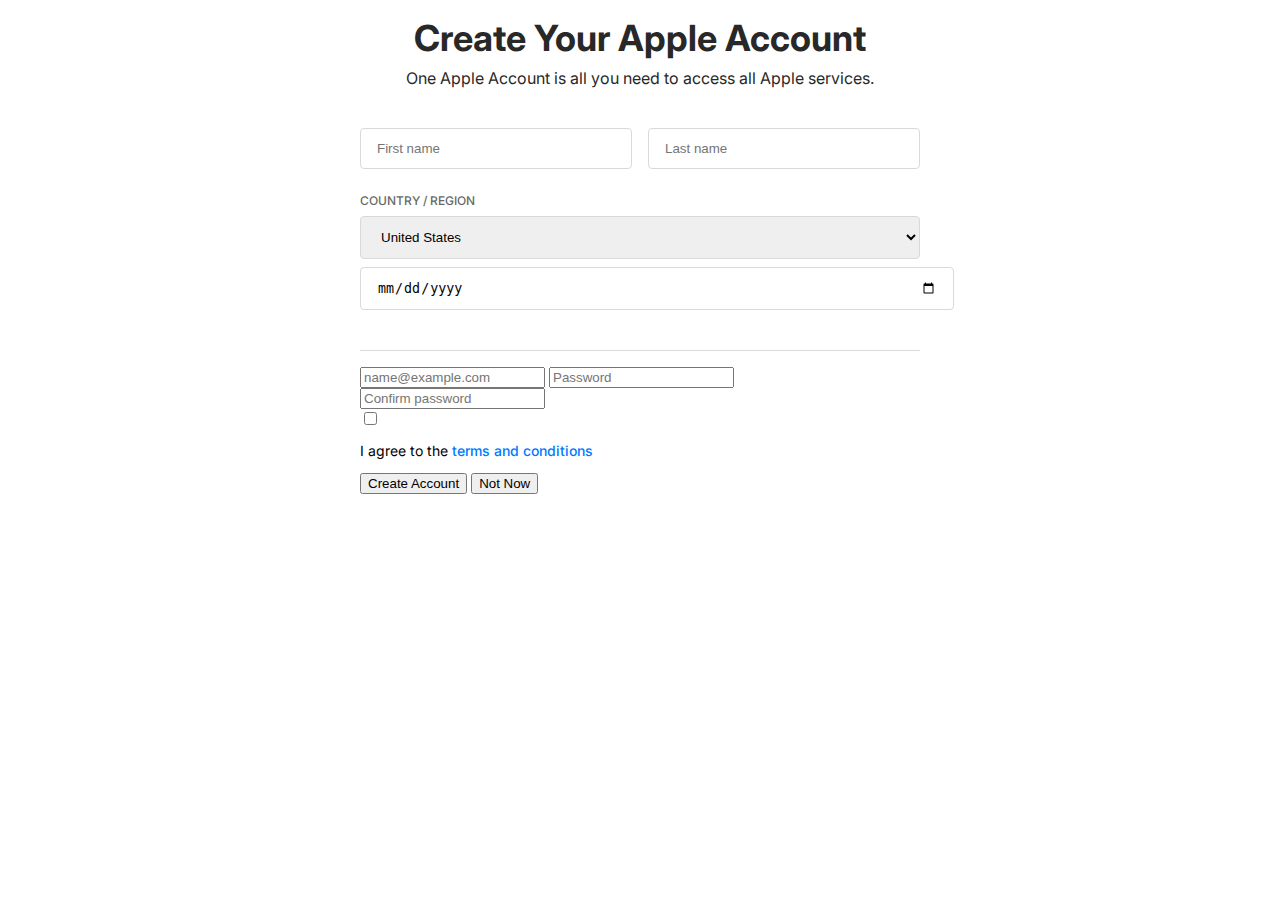
==== create-account.html @ 682c4cde "input, divider 스타일 적용 (divider 스타일 수정 필요)" ====
<!DOCTYPE html>
<html>
  <head>
    <meta charset="utf-8">
    <title>Create My Account</title>

    <!-- css link -->
    <link href="./styles/account_style.css" rel="stylesheet" type="text/css" />
    <!-- google font -->
    <link rel="preconnect" href="https://fonts.googleapis.com">
    <link rel="preconnect" href="https://fonts.gstatic.com" crossorigin>
    <link href="https://fonts.googleapis.com/css2?family=Inter:ital,opsz,wght@0,14..32,100..900;1,14..32,100..900&display=swap" rel="stylesheet">
  </head>
  
  <body>
    <div class="flex-container">
      <div class="header">
        <h1 class="title-text">Create Your Apple Account</h1>
        <p class="description-text">One Apple Account is all you need to access all Apple services.</p>
      </div>
      
      <form>
        <div class="form-field-group-hor">
          <input class="form-field-item" type="text" name="First_name" placeholder="First name" />
          <input class="form-field-item" type="text" name="Last_namae" placeholder="Last name" />
        </div>

        <div class="form-field-group">
          <p class="input-label-text">COUNTRY / REGION</p>
          <select class="form-field-item" name="country">
            <option>United States</option>
            <option>South Korea</option>
          </select>
          <input class="form-field-item" type="date" name="birthday" placeholder="Birthday YYYY/MM/DD" />
        </div>

        <hr class="full-divider" />

        <div>
          <input type="email" name="useremail" placeholder="name@example.com" />
          <input type="password" name="pwd" placeholder="Password" />
          <input type="password" name="pwd_confirm" placeholder="Confirm password" />
        </div>

        <div>
          <input type="checkbox" name="tos" value="agree" /> <p>I agree to the <a>terms and conditions</a></p>
        </div>

        <div>
          <input type="submit" value="Create Account" />
          <button>Not Now</button>
        </div>
      </form>
    </div>
  </body>
</html>
---- styles/account_style.css ----
html {
  background-color: white;
  /* 기본 글자 높이는 14px */
  font-size: 14px;
  font-family: "Inter";
}
body {
  display: flex;
  margin: 0;
}

.flex-container {
  display: flex;
  flex-direction: column;
  justify-content: center;
  max-width: 560px;
  margin: 0 auto;
  padding: 16px;
  gap: 24px;
}
.header {
  display: flex;
  flex-direction: column;
  align-items: flex-start;
  padding-bottom: 16px;
  gap: 8px;
}
.full-divider {
  flex-shrink: 0;
  align-self: stretch;
  margin: 16px 0;
  height: 1px;
  background-color: #d7d9dd;
  border: none;
}

/* input styles */
.form-field-group-hor {
  display: flex;
  align-items: flex-start;
  align-self: stretch;
  gap: 16px;
  padding-bottom: 24px;
}
.form-field-group {
  display: flex;
  flex-direction: column;
  align-items: stretch;
  gap: 8px;
  padding-bottom: 24px;
}
.form-field-item {
  width: 100%;
  padding: 12px 16px;
  align-self: stretch;
  border-radius: 4px;
  border: 1px solid #d7d9dd;
}


/* font-style */
.title-text {
  text-align: center;
  font-size: 36px;
  font-weight: 700;
  margin: 0px auto;
  color: #282828;
}
.description-text {
  text-align: center;
  font-size: 16px;
  font-weight: 400;
  margin: 0px auto;
  color: #282828;
}
.input-label-text {
  align-self: stretch;
  margin: 0px;
  color: #686868;
  font-size: 12px;
  font-weight: 500;
}

/* link-button */
a {
  color: #007AFF;
  font-weight: 500;
}
a:hover {
  text-decoration: none;
}
a:focus {
  color: skyblue;
}
a:hover {
  color: skyblue;
}
a:active {
  color: blue;
}

/* buttons */
.primary-btn {
  padding: 0px 24px;
  width: 100%;
  height: 48px;
  border-radius: 12px;
  border: none;
  color: white;
  background-color: #007AFF;
  font-size: 18px;
  font-weight: 500;
}
.secondary-btn {
  padding: 0px 24px;
  width: 100%;
  height: 48px;
  border-radius: 12px;
  border: none;
  color: #007AFF;
  background-color: #D0E7FF;
  font-size: 18px;
  font-weight: 500;
}
.tertiary-btn {
  padding: 0px 24px;
  width: 100%;
  height: 48px;
  border-radius: 12px;
  border: none;
  color: #007AFF;
  background-color: white;
  font-size: 18px;
  font-weight: 500;
}
.button-group {
  padding: 24px 0px;
  display: flex;
  flex-direction: column;
  align-items: flex-start;
  gap: 8px;
  align-self: stretch;
}
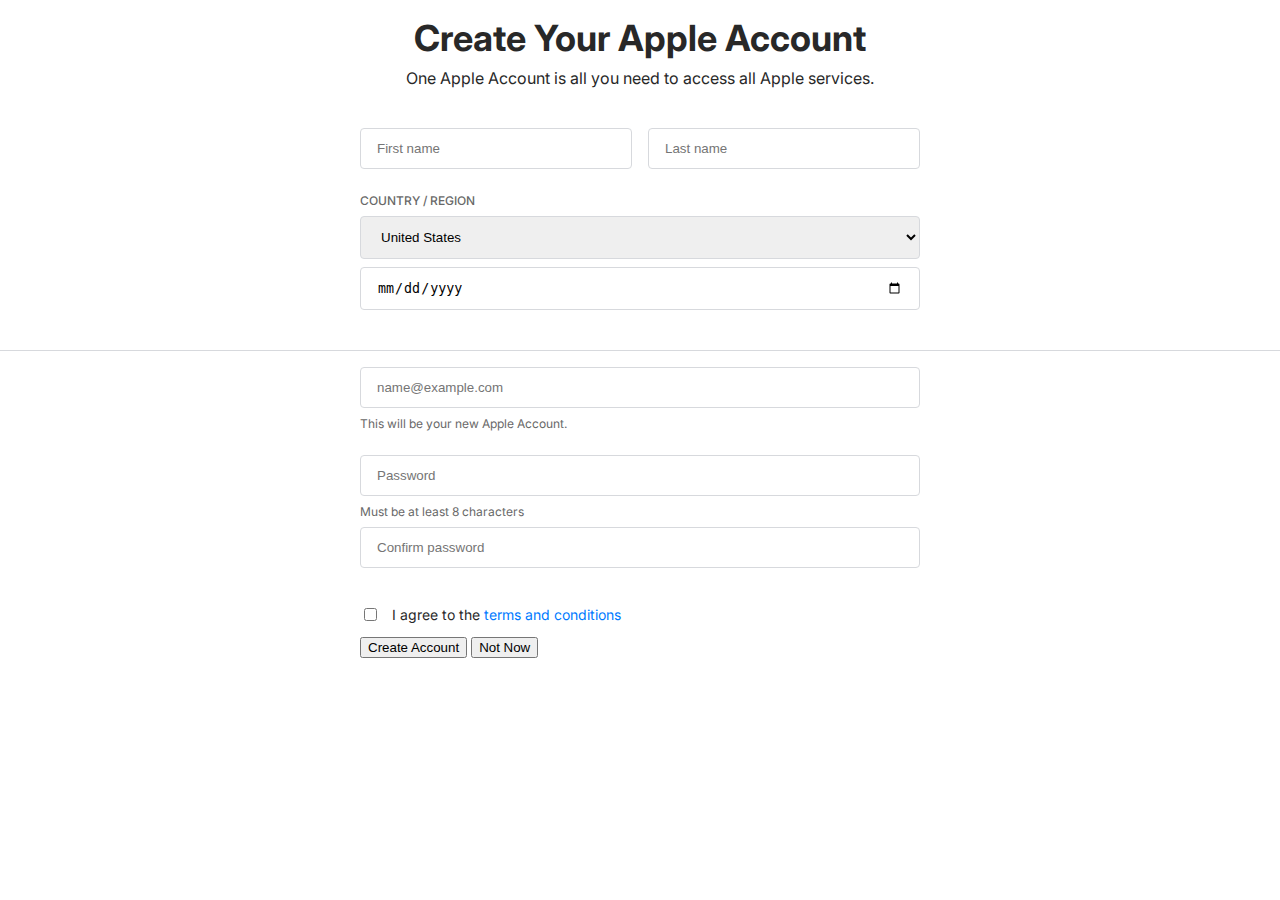
==== commit e37002e5: "a태그 스타일 추가 완료, 체크박스 수정 필요" ====
--- a/create-account.html
+++ b/create-account.html
@@ -36,14 +36,19 @@
 
         <hr class="full-divider" />
 
-        <div>
-          <input type="email" name="useremail" placeholder="name@example.com" />
-          <input type="password" name="pwd" placeholder="Password" />
-          <input type="password" name="pwd_confirm" placeholder="Confirm password" />
+        <div class="form-field-group">
+          <input class="form-field-item" type="email" name="useremail" placeholder="name@example.com" />
+          <p class="caption">This will be your new Apple Account.</p>
+        </div>
+        
+        <div class="form-field-group">
+          <input class="form-field-item" type="password" name="pwd" placeholder="Password" />
+          <p class="caption">Must be at least 8 characters</p>
+          <input class="form-field-item" type="password" name="pwd_confirm" placeholder="Confirm password" />
         </div>
 
-        <div>
-          <input type="checkbox" name="tos" value="agree" /> <p>I agree to the <a>terms and conditions</a></p>
+        <div class="checkbox-field">
+          <input type="checkbox" name="tos" value="agree" /> <p class="checkbox-lable">I agree to the <a href="https://www.apple.com/legal/internet-services/icloud/ww/">terms and conditions</a></p>
         </div>
 
         <div>
--- a/styles/account_style.css
+++ b/styles/account_style.css
@@ -14,6 +14,7 @@
   flex-direction: column;
   justify-content: center;
   max-width: 560px;
+  position: relative;
   margin: 0 auto;
   padding: 16px;
   gap: 24px;
@@ -26,9 +27,11 @@
   gap: 8px;
 }
 .full-divider {
-  flex-shrink: 0;
-  align-self: stretch;
-  margin: 16px 0;
+  position: relative;
+  width: 100vw;
+  left: 50%;
+  transform: translateX(-50%);
+  margin: 16px 0; 
   height: 1px;
   background-color: #d7d9dd;
   border: none;
@@ -39,24 +42,34 @@
   display: flex;
   align-items: flex-start;
   align-self: stretch;
+  width: 100%;
   gap: 16px;
   padding-bottom: 24px;
 }
 .form-field-group {
   display: flex;
+  align-items: flex-start;
+  align-self: stretch;
   flex-direction: column;
-  align-items: stretch;
+  width: 100%;
   gap: 8px;
   padding-bottom: 24px;
 }
 .form-field-item {
-  width: 100%;
+  flex: 1 0 0;
   padding: 12px 16px;
   align-self: stretch;
   border-radius: 4px;
   border: 1px solid #d7d9dd;
 }
-
+.checkbox-field {
+  display: flex;
+  align-items: center;
+  align-self: stretch;
+  gap: 12px;
+  margin: 0;
+  color: #282828;
+}
 
 /* font-style */
 .title-text {
@@ -80,23 +93,31 @@
   font-size: 12px;
   font-weight: 500;
 }
-
+.caption {
+  font-size: 12px;
+  font-weight: 400;
+  margin: 0;
+  color: #686868;
+}
+.checkbox-label {
+  margin: 0;
+}
 /* link-button */
-a {
+a:link {
   color: #007AFF;
-  font-weight: 500;
+  text-decoration: none;
+}
+a:visited {
+  color: #007AFF;
+  text-decoration: none;
 }
 a:hover {
+  color: #007AFF;
   text-decoration: none;
-}
-a:focus {
-  color: skyblue;
-}
-a:hover {
-  color: skyblue;
 }
 a:active {
   color: blue;
+  text-decoration: none;
 }
 
 /* buttons */
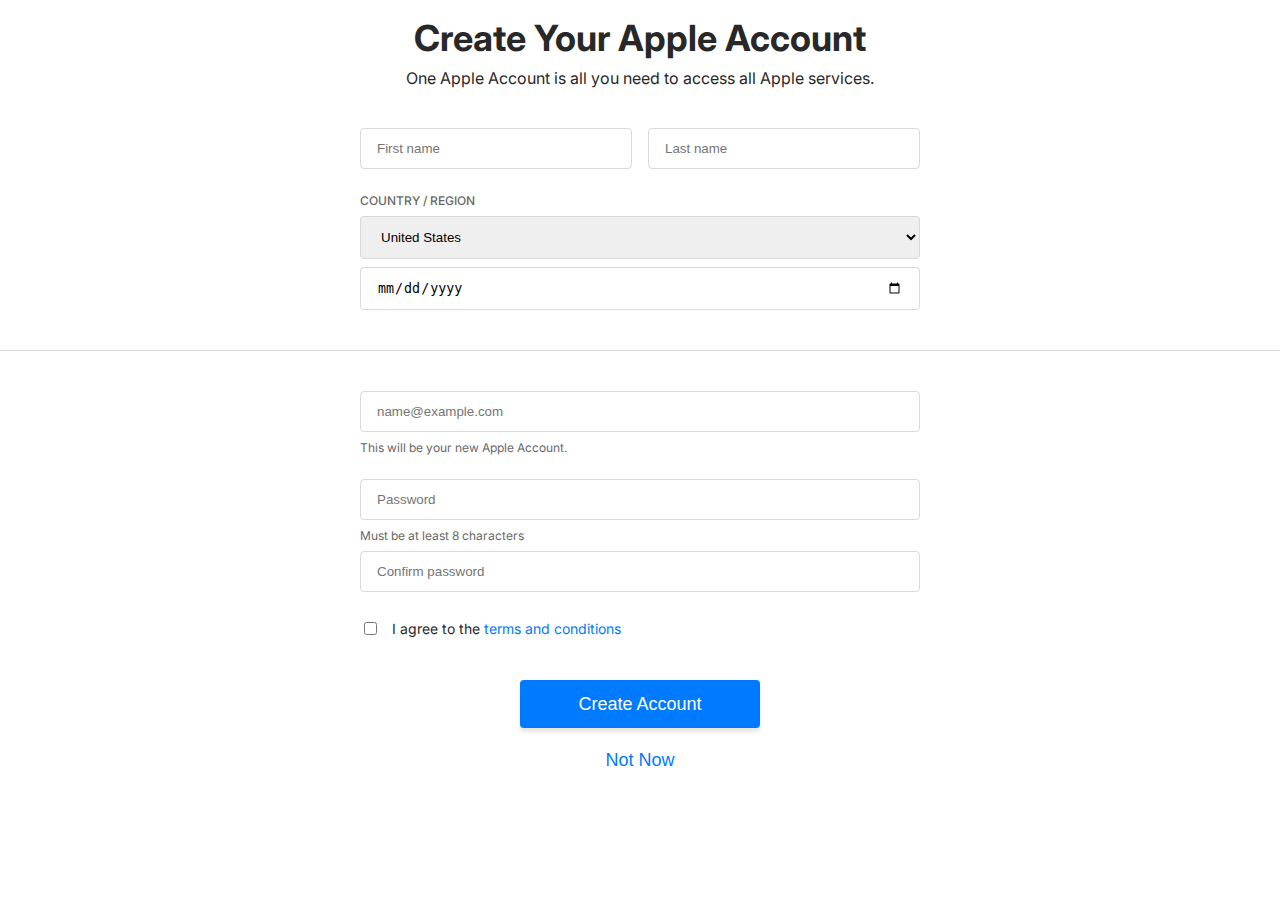
==== commit c3987d3e: "버튼 스타일 적용 완료" ====
--- a/create-account.html
+++ b/create-account.html
@@ -51,9 +51,9 @@
           <input type="checkbox" name="tos" value="agree" /> <p class="checkbox-lable">I agree to the <a href="https://www.apple.com/legal/internet-services/icloud/ww/">terms and conditions</a></p>
         </div>
 
-        <div>
-          <input type="submit" value="Create Account" />
-          <button>Not Now</button>
+        <div class="button-group">
+          <input class="primary-btn" type="submit" value="Create Account" />
+          <button class="secondary-btn">Not Now</button>
         </div>
       </form>
     </div>
--- a/styles/account_style.css
+++ b/styles/account_style.css
@@ -31,7 +31,7 @@
   width: 100vw;
   left: 50%;
   transform: translateX(-50%);
-  margin: 16px 0; 
+  margin: 16px 0 40px 0;
   height: 1px;
   background-color: #d7d9dd;
   border: none;
@@ -68,6 +68,8 @@
   align-self: stretch;
   gap: 12px;
   margin: 0;
+  padding: 0;
+  height: 24px;
   color: #282828;
 }
 
@@ -122,32 +124,30 @@
 
 /* buttons */
 .primary-btn {
+  display: flex;
+  height: 48px;
   padding: 0px 24px;
+  justify-content: center;
+  align-items: center;
+  align-self: stretch;
   width: 100%;
-  height: 48px;
-  border-radius: 12px;
+  border-radius: 4px;
   border: none;
   color: white;
   background-color: #007AFF;
   font-size: 18px;
   font-weight: 500;
+  box-shadow: 0px 4px 4px 0px rgba(0, 0, 0, 0.10);
 }
 .secondary-btn {
+  display: flex;
+  height: 48px;
   padding: 0px 24px;
+  justify-content: center;
+  align-items: center;
+  align-self: stretch;
   width: 100%;
-  height: 48px;
-  border-radius: 12px;
-  border: none;
-  color: #007AFF;
-  background-color: #D0E7FF;
-  font-size: 18px;
-  font-weight: 500;
-}
-.tertiary-btn {
-  padding: 0px 24px;
-  width: 100%;
-  height: 48px;
-  border-radius: 12px;
+  border-radius: 4px;
   border: none;
   color: #007AFF;
   background-color: white;
@@ -155,10 +155,12 @@
   font-weight: 500;
 }
 .button-group {
-  padding: 24px 0px;
   display: flex;
   flex-direction: column;
   align-items: flex-start;
   gap: 8px;
+  margin: 0 auto;
+  padding-top: 40px;
+  max-width: 240px;
   align-self: stretch;
 }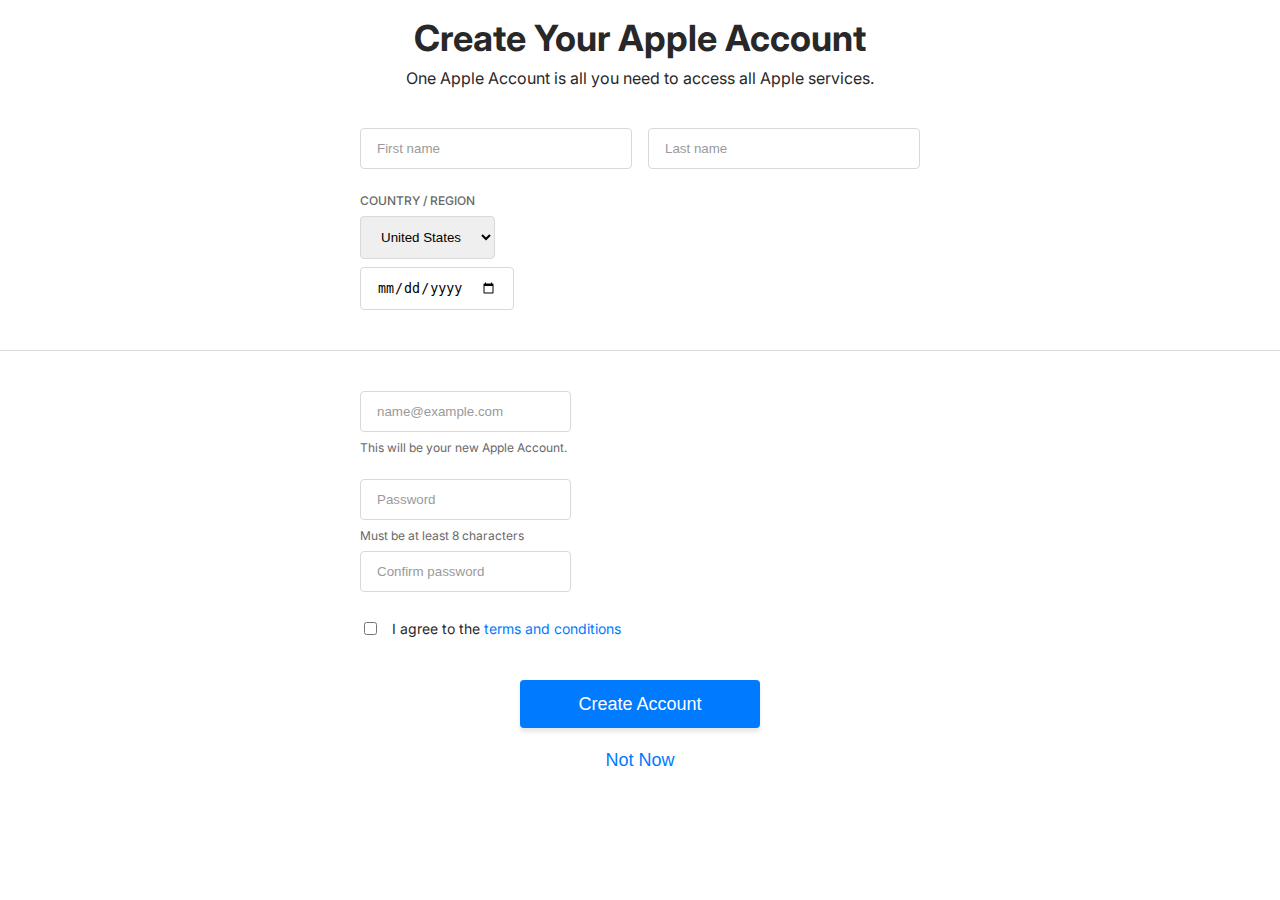
==== commit 6f931473: "폼필드그룹 이름 변경" ====
--- a/create-account.html
+++ b/create-account.html
@@ -12,6 +12,11 @@
     <link href="https://fonts.googleapis.com/css2?family=Inter:ital,opsz,wght@0,14..32,100..900;1,14..32,100..900&display=swap" rel="stylesheet">
   </head>
   
+  <!-- 컨테이너 width가 특정 수치 이하로 축소 안됨  -->
+  <!-- 컨테이너 우측 패딩이 적용 안됨 -->
+  <!-- 체크박스 상하 마진 없애기 위해 height값 적용 -->
+  <!-- 셀렉트, 데이트 인풋 스타일, 플레이스홀더 -->
+
   <body>
     <div class="flex-container">
       <div class="header">
@@ -20,7 +25,7 @@
       </div>
       
       <form>
-        <div class="form-field-group-hor">
+        <div class="form-field-group name">
           <input class="form-field-item" type="text" name="First_name" placeholder="First name" />
           <input class="form-field-item" type="text" name="Last_namae" placeholder="Last name" />
         </div>
--- a/styles/account_style.css
+++ b/styles/account_style.css
@@ -7,6 +7,9 @@
 body {
   display: flex;
   margin: 0;
+}
+input::placeholder {
+  color: #9a9a9a;
 }
 
 .flex-container {
@@ -38,10 +41,11 @@
 }
 
 /* input styles */
-.form-field-group-hor {
+.form-field-group.name {
   display: flex;
   align-items: flex-start;
   align-self: stretch;
+  flex-direction: row;
   width: 100%;
   gap: 16px;
   padding-bottom: 24px;
@@ -56,9 +60,8 @@
   padding-bottom: 24px;
 }
 .form-field-item {
-  flex: 1 0 0;
+  flex: 1 1 0;
   padding: 12px 16px;
-  align-self: stretch;
   border-radius: 4px;
   border: 1px solid #d7d9dd;
 }
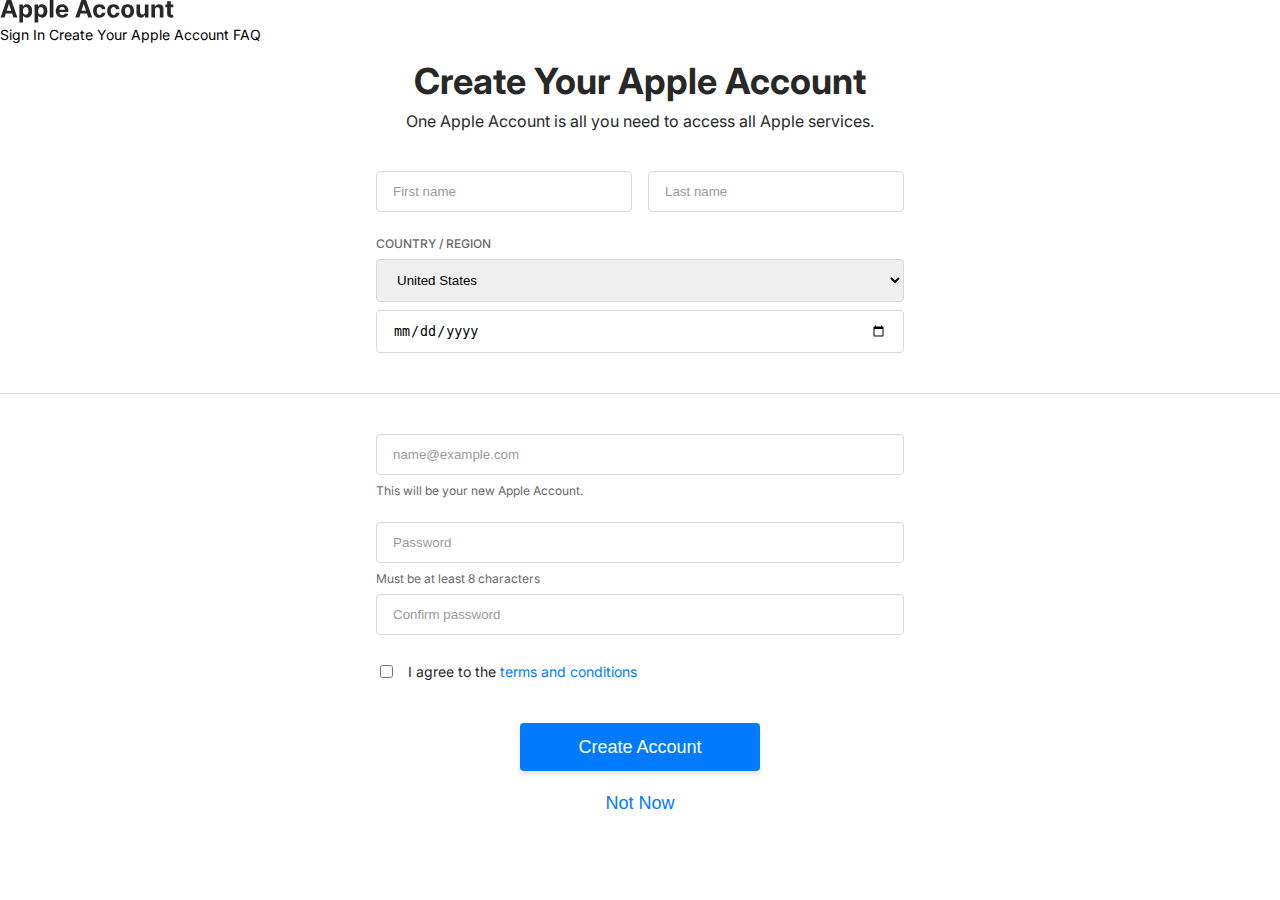
==== commit de68f574: "header태그 생성, 이미지 로고 추가" ====
--- a/create-account.html
+++ b/create-account.html
@@ -11,13 +11,21 @@
     <link rel="preconnect" href="https://fonts.gstatic.com" crossorigin>
     <link href="https://fonts.googleapis.com/css2?family=Inter:ital,opsz,wght@0,14..32,100..900;1,14..32,100..900&display=swap" rel="stylesheet">
   </head>
-  
-  <!-- 컨테이너 width가 특정 수치 이하로 축소 안됨  -->
-  <!-- 컨테이너 우측 패딩이 적용 안됨 -->
-  <!-- 체크박스 상하 마진 없애기 위해 height값 적용 -->
-  <!-- 셀렉트, 데이트 인풋 스타일, 플레이스홀더 -->
 
   <body>
+    <header>
+      <div>
+        <a href="https://support.apple.com/apple-account">
+          <img src="./images/apple-account-logo.svg" alt="The Apple account logo: A black text" />
+        </a>
+      </div>
+      <div>
+        <a>Sign In</a>
+        <a>Create Your Apple Account</a>
+        <a>FAQ</a>
+      </div>
+    </header>
+
     <div class="flex-container">
       <div class="header">
         <h1 class="title-text">Create Your Apple Account</h1>
--- a/styles/account_style.css
+++ b/styles/account_style.css
@@ -5,9 +5,22 @@
   font-family: "Inter";
 }
 body {
-  display: flex;
+    /* body에 display: flex를 주지 않습니다. 보통 일반적인 스타일은 "body"에 직접 적용하는 것은 권장되지 않습니다.
+    "body"는 문서의 루트 요소이며, 웹 페이지의 전반적인 레이아웃과 스타일링을 조정하기 위해 사용하는 것이 아닙니다.
+    (브라우저 default 스타일 제거를 위한 margin: 0;은 많이 쓰여요.)
+    https://mr-coding.tistory.com/entry/%EC%99%9C-body%EC%97%90%EB%8A%94-display-flex-%EC%84%A0%EC%96%B8%EC%9D%B4-%EB%A8%B9%ED%9E%88%EC%A7%80-%EC%95%8A%EC%A7%80
+  */
+  /* display: flex; */
   margin: 0;
 }
+
+/* 항상 기본적으로 모든 요소에 대해 box-sizing: border-box 속성을 주시는 게 좋습니다. 자세한 내용은 구글에 reset css라고 검색해 보세요! */
+*,
+*::before,
+*::after {
+  box-sizing: border-box;
+}
+
 input::placeholder {
   color: #9a9a9a;
 }
@@ -44,7 +57,11 @@
 .form-field-group.name {
   display: flex;
   align-items: flex-start;
-  align-self: stretch;
+  /* 특정한 flex item의 스타일을 수정하려는 게 아니라면 굳이 align-self를 쓸 필요 없어요.
+     모든 flex item을 수직으로 늘리고 싶다면 flex container에서 align-items: stretch;를 사용하시면 flex-item에 상속 됩니다.
+     https://studiomeal.com/archives/197
+   */
+  /* align-self: stretch; */
   flex-direction: row;
   width: 100%;
   gap: 16px;
@@ -53,14 +70,19 @@
 .form-field-group {
   display: flex;
   align-items: flex-start;
-  align-self: stretch;
+  /* align-self: stretch; */
   flex-direction: column;
   width: 100%;
   gap: 8px;
   padding-bottom: 24px;
 }
 .form-field-item {
-  flex: 1 1 0;
+  /* flex: 1 1 0; */
+  /* form-field-group의 스타일이 align-items: flex-start;라면 기본적으로 하위에 있는 flex item은 컨텐츠 너비만큼만 갖게 됩니다.
+    이때 flex item의 너비를 100%로 설정해준다면 항상 부모 너비 만큼 따라가게 되어 옆으로 늘어나게 됩니다.
+    width가 아닌 flex 스타일만으로 설정하고 싶다면 flex container에서 align-items: stretch;를 주시면 됩니다.
+  */
+  width: 100%;
   padding: 12px 16px;
   border-radius: 4px;
   border: 1px solid #d7d9dd;
@@ -68,7 +90,7 @@
 .checkbox-field {
   display: flex;
   align-items: center;
-  align-self: stretch;
+  /* align-self: stretch; */
   gap: 12px;
   margin: 0;
   padding: 0;
@@ -92,7 +114,7 @@
   color: #282828;
 }
 .input-label-text {
-  align-self: stretch;
+  /* align-self: stretch; */
   margin: 0px;
   color: #686868;
   font-size: 12px;
@@ -132,7 +154,7 @@
   padding: 0px 24px;
   justify-content: center;
   align-items: center;
-  align-self: stretch;
+  /* align-self: stretch; */
   width: 100%;
   border-radius: 4px;
   border: none;
@@ -148,7 +170,7 @@
   padding: 0px 24px;
   justify-content: center;
   align-items: center;
-  align-self: stretch;
+  /* align-self: stretch; */
   width: 100%;
   border-radius: 4px;
   border: none;
@@ -165,5 +187,5 @@
   margin: 0 auto;
   padding-top: 40px;
   max-width: 240px;
-  align-self: stretch;
+  /* align-self: stretch; */
 }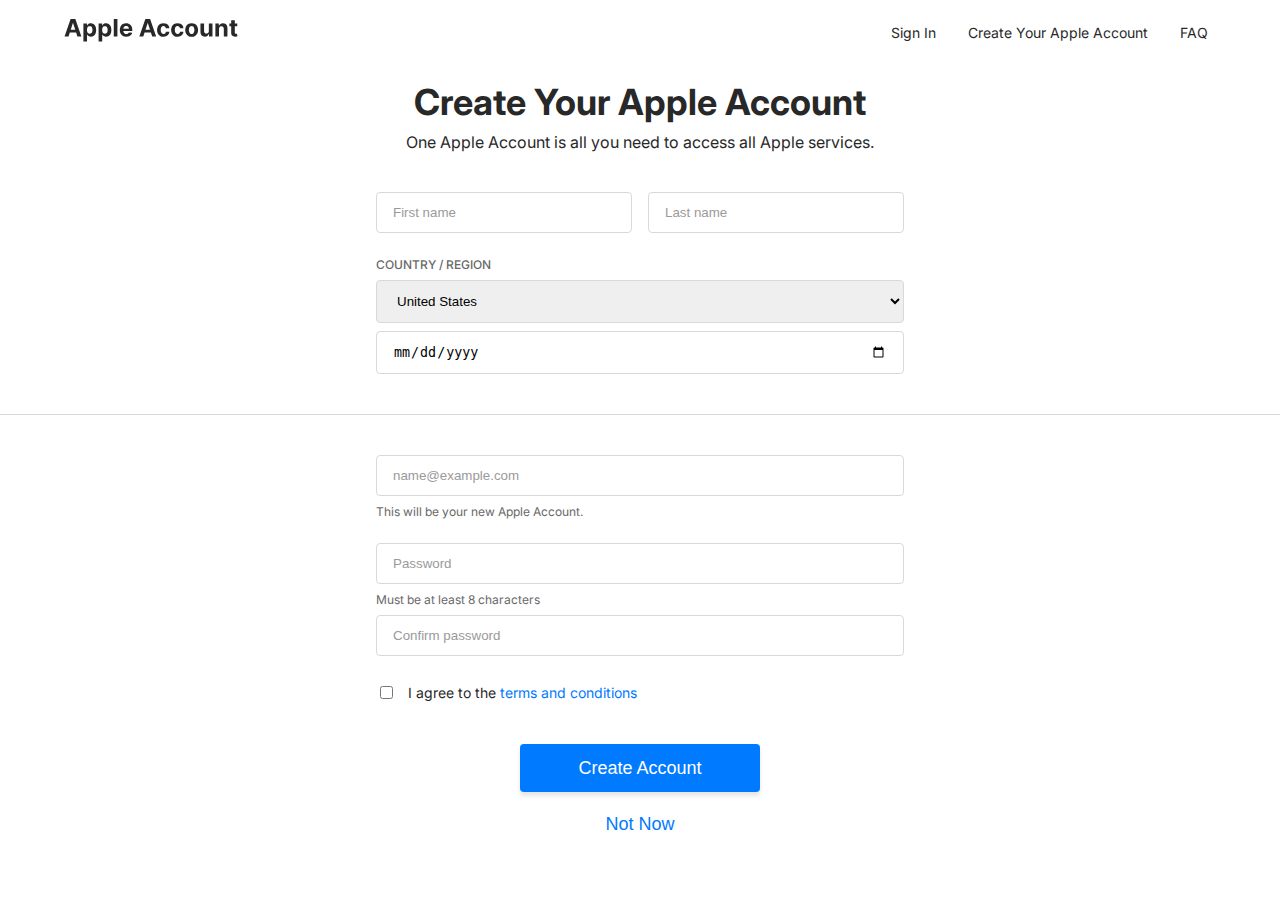
==== commit 0a803cb1: "logo, navigation 스타일 적용" ====
--- a/create-account.html
+++ b/create-account.html
@@ -13,16 +13,19 @@
   </head>
 
   <body>
+    <!-- navigation -->
     <header>
-      <div>
-        <a href="https://support.apple.com/apple-account">
-          <img src="./images/apple-account-logo.svg" alt="The Apple account logo: A black text" />
-        </a>
-      </div>
-      <div>
-        <a>Sign In</a>
-        <a>Create Your Apple Account</a>
-        <a>FAQ</a>
+      <div class="nav-container">
+        <div class="logo">
+          <a href="https://support.apple.com/apple-account">
+            <img src="./images/apple-account-logo.svg" alt="The Apple account logo: A black text" />
+          </a>
+        </div>
+        <nav class="nav-links">
+          <a href="https://account.apple.com">Sign In</a>
+          <a href="create-account.html">Create Your Apple Account</a>
+          <a href="https://account.apple.com/faq">FAQ</a>
+        </nav>
       </div>
     </header>
 
--- a/styles/account_style.css
+++ b/styles/account_style.css
@@ -148,13 +148,21 @@
 }
 
 /* buttons */
+.button-group {
+  display: flex;
+  flex-direction: column;
+  align-items: flex-start;
+  gap: 8px;
+  margin: 0 auto;
+  padding-top: 40px;
+  max-width: 240px;
+}
 .primary-btn {
   display: flex;
   height: 48px;
   padding: 0px 24px;
   justify-content: center;
   align-items: center;
-  /* align-self: stretch; */
   width: 100%;
   border-radius: 4px;
   border: none;
@@ -164,13 +172,19 @@
   font-weight: 500;
   box-shadow: 0px 4px 4px 0px rgba(0, 0, 0, 0.10);
 }
+.primary-btn:hover {
+  background-color: #288FFF;
+}
+.primary-btn:active {
+  box-shadow: none;
+  background-color: #005EC5;
+}
 .secondary-btn {
   display: flex;
   height: 48px;
   padding: 0px 24px;
   justify-content: center;
   align-items: center;
-  /* align-self: stretch; */
   width: 100%;
   border-radius: 4px;
   border: none;
@@ -179,13 +193,51 @@
   font-size: 18px;
   font-weight: 500;
 }
-.button-group {
-  display: flex;
-  flex-direction: column;
-  align-items: flex-start;
-  gap: 8px;
-  margin: 0 auto;
-  padding-top: 40px;
-  max-width: 240px;
-  /* align-self: stretch; */
+.secondary-btn:hover {
+  background-color: #EEF6FF;
+}
+.secondary-btn:active {
+  box-shadow: none;
+  background-color: #DBE2EA;
+}
+.nav-container {
+  max-width: 1200px;
+  margin: auto;
+  padding: 8px 24px;
+  display: flex;
+  justify-content: space-between;
+  align-items: center;
+}
+.logo a {
+  display: inline-flex;
+  align-items: center;
+}
+.logo a img {
+  height: 100%;
+  width: auto;
+}
+.nav-links {
+  display: flex;
+  gap: 16px;
+}
+.nav-links a {
+  height: 48px;
+  display: flex;
+  padding: 0 8px;
+  align-items: center;
+  border-radius: 4px;
+  color: #282828;
+  text-decoration: none;
+}
+.nav-links a:visited {
+  color: #282828;
+  text-decoration: none;
+}
+.nav-links a:hover {
+  color: #007AFF;
+  text-decoration: none;
+}
+.nav-links a:active {
+  color: #007AFF;
+  text-decoration: none;
 }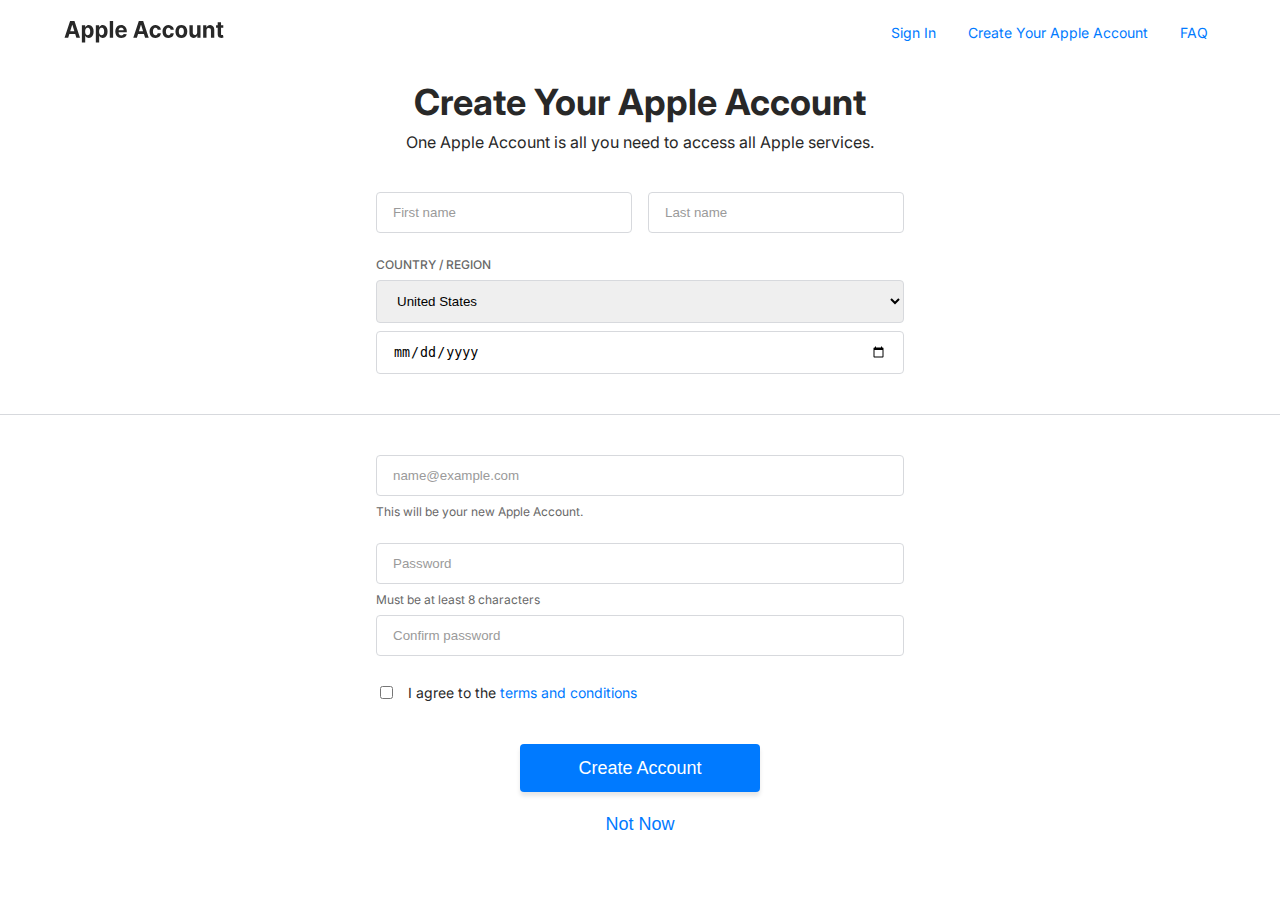
==== commit 0c4cda86: "a태그에 logo클래스 적용 및 로고 상하 center 맞춤, 불필요한 flex 스타일 제거" ====
--- a/create-account.html
+++ b/create-account.html
@@ -16,11 +16,9 @@
     <!-- navigation -->
     <header>
       <div class="nav-container">
-        <div class="logo">
-          <a href="https://support.apple.com/apple-account">
-            <img src="./images/apple-account-logo.svg" alt="The Apple account logo: A black text" />
-          </a>
-        </div>
+        <a class="logo" href="https://support.apple.com/apple-account">
+          <img src="./images/apple-account-logo.svg" alt="The Apple account logo: A black text" />
+        </a>
         <nav class="nav-links">
           <a href="https://account.apple.com">Sign In</a>
           <a href="create-account.html">Create Your Apple Account</a>
--- a/styles/account_style.css
+++ b/styles/account_style.css
@@ -25,6 +25,51 @@
   color: #9a9a9a;
 }
 
+/* top navigation bar */
+.nav-container {
+  max-width: 1200px;
+  margin: 0 auto;
+  padding: 8px 24px;
+  display: flex;
+  justify-content: space-between;
+  align-items: center;
+}
+.logo {
+  display: flex;
+  width: 160px;
+}
+.logo img {
+  width: 100%;
+  height: auto;
+  /* vertical-align: top; 예전 방식 */
+}
+.nav-links {
+  display: flex;
+  gap: 16px;
+}
+.nav-links a {
+  height: 48px;
+  display: flex;
+  padding: 0 8px;
+  align-items: center;
+  border-radius: 4px;
+  color: #282828;
+  text-decoration: none;
+}
+.nav-links a:visited {
+  color: #282828;
+  text-decoration: none;
+}
+.nav-links a:hover {
+  color: #007AFF;
+  text-decoration: none;
+}
+.nav-links a:active {
+  color: #007AFF;
+  text-decoration: none;
+}
+
+/* container */
 .flex-container {
   display: flex;
   flex-direction: column;
@@ -199,45 +244,4 @@
 .secondary-btn:active {
   box-shadow: none;
   background-color: #DBE2EA;
-}
-.nav-container {
-  max-width: 1200px;
-  margin: auto;
-  padding: 8px 24px;
-  display: flex;
-  justify-content: space-between;
-  align-items: center;
-}
-.logo a {
-  display: inline-flex;
-  align-items: center;
-}
-.logo a img {
-  height: 100%;
-  width: auto;
-}
-.nav-links {
-  display: flex;
-  gap: 16px;
-}
-.nav-links a {
-  height: 48px;
-  display: flex;
-  padding: 0 8px;
-  align-items: center;
-  border-radius: 4px;
-  color: #282828;
-  text-decoration: none;
-}
-.nav-links a:visited {
-  color: #282828;
-  text-decoration: none;
-}
-.nav-links a:hover {
-  color: #007AFF;
-  text-decoration: none;
-}
-.nav-links a:active {
-  color: #007AFF;
-  text-decoration: none;
 }